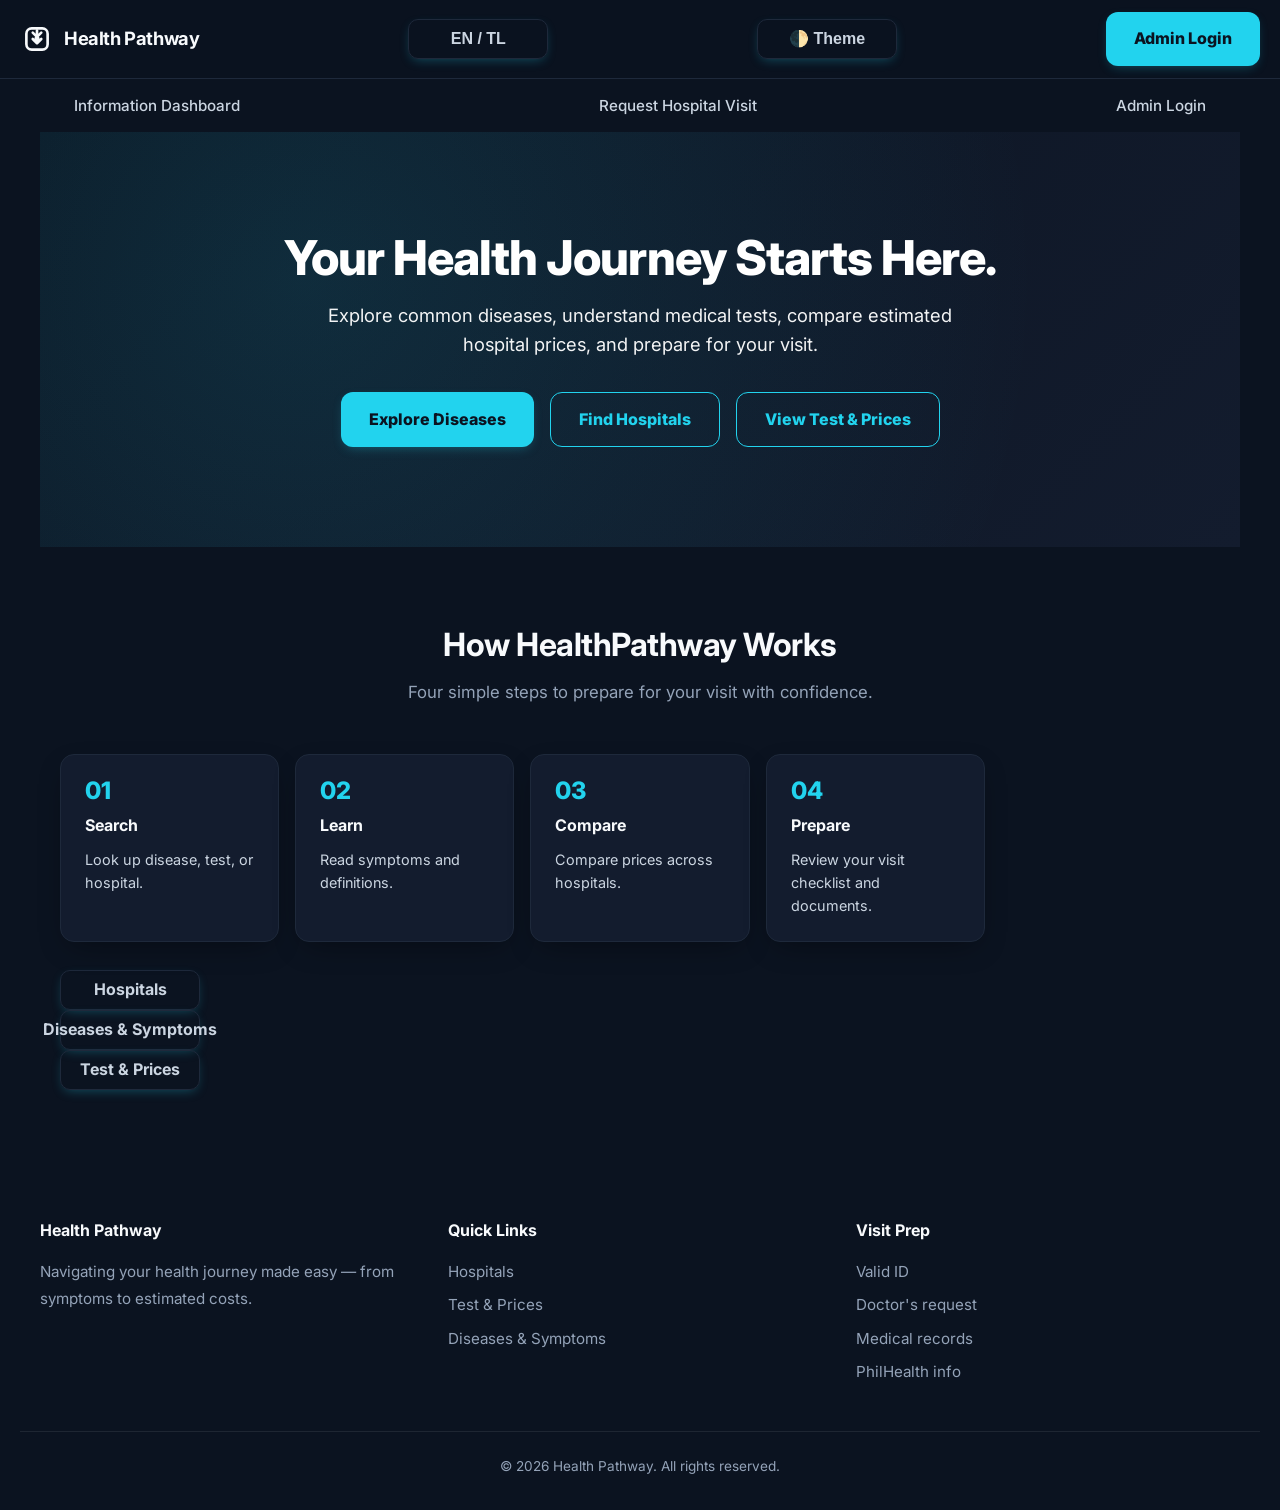
==== index.html @ 9e94193f "Update project files" ====
<!DOCTYPE html>
<html lang="en" dir="ltr">
<head>
<meta charset="UTF-8">
<meta name="viewport" content="width=device-width, initial-scale=1.0">
<title>Health Pathway - Home</title>
<link href="https://fonts.googleapis.com/css2?family=Inter:wght@400;600;700;800&display=swap" rel="stylesheet">
<link rel="stylesheet" href="styles.css">
<script>(function(){var t=localStorage.getItem('theme')||'dark';document.documentElement.setAttribute('data-theme',t);})();</script>
</head>
<body>
<header class="site-header">
<div class="logo" onclick="window.location.href='index.html'" style="cursor:pointer" aria-label="Health Pathway">
<svg class="logo-mark" viewBox="0 0 32 32" fill="none" xmlns="http://www.w3.org/2000/svg">
<rect x="6" y="6" width="20" height="20" rx="5" stroke="currentColor" stroke-width="2.5"/>
<path d="M16 8v6m0 0 4-4m-4 4-4-4M16 14v6m0 0 4-4m-4 4-4-4" stroke="currentColor" stroke-width="2.5" stroke-linecap="round" stroke-linejoin="round"/>
<circle cx="16" cy="16" r="2.5" fill="currentColor"/>
</svg>
<span class="logo-text">Health Pathway</span>
</div>
<button class="btn ghost" id="langToggle" data-i18n="theme.toggle">EN / TL</button>
<button class="btn ghost" id="themeToggle" data-i18n="theme.toggle">🌓 Theme</button>
<a href="admin-login.html" class="btn" data-i18n="auth.login">Admin Login</a>
</header>
<nav class="nav-links" id="navLinks">
<li><a href="client-dashboard.html" data-i18n="nav.dashboard">Information Dashboard</a></li>
<li><a href="client-request.html" data-i18n="nav.request">Request Hospital Visit</a></li>
<li><a href="admin-login.html" data-i18n="nav.admin">Admin Login</a></li>
</nav>

<section class="hero section visible">
<h1 data-i18n="hero.title">Your Health Journey Starts Here.</h1>
<p data-i18n="hero.subtitle">Explore common diseases, understand medical tests, compare estimated hospital prices, and prepare for your visit.</p>
<div class="btn-group">
<a href="main.html#diseases" class="btn" data-i18n="hero.diseases">Explore Diseases</a>
<a href="main.html#hospitals" class="btn secondary" data-i18n="hero.hospitals">Find Hospitals</a>
<a href="main.html#prices" class="btn secondary" data-i18n="hero.prices">View Test &amp; Prices</a>
</div>
</section>
<section class="section">
<h2 data-i18n="works.title">How HealthPathway Works</h2>
<p class="sub" data-i18n="works.sub">Four simple steps to prepare for your visit with confidence.</p>
<div class="steps">
<div class="step"><div class="num">01</div><h3 data-i18n="step1.title">Search</h3><p data-i18n="step1.desc">Look up disease, test, or hospital.</p></div>
<div class="step"><div class="num">02</div><h3 data-i18n="step2.title">Learn</h3><p data-i18n="step2.desc">Read symptoms and definitions.</p></div>
<div class="step"><div class="num">03</div><h3 data-i18n="step3.title">Compare</h3><p data-i18n="step3.desc">Compare prices across hospitals.</p></div>
<div class="step"><div class="num">04</div><h3 data-i18n="step4.title">Prepare</h3><p data-i18n="step4.desc">Review your visit checklist and documents.</p></div>
</div>
<div style="text-align:center;margin-top:28px">
<a href="main.html#hospitals" class="btn ghost" data-i18n="works.cta.hospitals">Hospitals</a>
<a href="main.html#diseases" class="btn ghost" data-i18n="works.cta.diseases">Diseases &amp; Symptoms</a>
<a href="main.html#prices" class="btn ghost" data-i18n="works.cta.prices">Test &amp; Prices</a>
</div>
</section>
<footer>
<div class="footer-grid">
<div>
<h4>Health Pathway</h4>
<p data-i18n="footer.tagline">Navigating your health journey made easy — from symptoms to estimated costs.</p>
</div>
<div>
<h4 data-i18n="footer.quickLinks">Quick Links</h4>
<ul>
<li><a href="main.html#hospitals" data-i18n="nav.hospitals">Hospitals</a></li>
<li><a href="main.html#prices" data-i18n="nav.prices">Test &amp; Prices</a></li>
<li><a href="main.html#diseases" data-i18n="nav.diseases">Diseases &amp; Symptoms</a></li>
</ul>
</div>
<div>
<h4 data-i18n="footer.visitPrep">Visit Prep</h4>
<ul>
<li>Valid ID</li>
<li>Doctor's request</li>
<li>Medical records</li>
<li>PhilHealth info</li>
</ul>
</div>
</div>
<p class="copyright" data-i18n="footer.copyright">© 2026 Health Pathway. All rights reserved.</p>
</footer>

<script>
const t = {
en: {
  nav: {home:'Home',dashboard:'Information Dashboard',request:'Request Hospital Visit',admin:'Admin Login',login:'Admin Login'},
  theme:{toggle:'🌓 Theme'},
  auth:{login:'Admin Login'},
  hero:{title:'Your Health Journey Starts Here.',subtitle:'Explore common diseases, understand medical tests, compare estimated hospital prices, and prepare for your visit.',diseases:'Explore Diseases',hospitals:'Find Hospitals',prices:'View Test & Prices'},
  works:{title:'How HealthPathway Works',sub:'Four simple steps to prepare for your visit with confidence.',cta:{hospitals:'Hospitals',diseases:'Diseases & Symptoms',prices:'Test & Prices'}},
  step1:{title:'Search',desc:'Look up disease, test, or hospital.'},
  step2:{title:'Learn',desc:'Read symptoms and definitions.'},
  step3:{title:'Compare',desc:'Compare prices across hospitals.'},
  step4:{title:'Prepare',desc:'Review your visit checklist and documents.'},
  footer:{tagline:'Navigating your health journey made easy — from symptoms to estimated costs.',quickLinks:'Quick Links',visitPrep:'Visit Prep',copyright:'© 2026 Health Pathway. All rights reserved.'}
},
tl: {
  nav: {home:'Bahay',dashboard:'Impormasyon Dashboard',request:'Mag-request ng Ospital',admin:'Admin Login',login:'Admin Login'},
  theme:{toggle:'🌓 Tema'},
  auth:{login:'Mag-log in'},
  hero:{title:'Ang Iyong Lakbay sa Kalusugan Nagsisimula Dito.',subtitle:'Maaari mong pagsisiyahin ang mga karaniwang sakit, maunawaan ang mga uri ng medikal na test, ihambing ang mga estimadong presyo ng ospital, at maghanda para sa iyong bisita.',diseases:'Pagsisiyahin ang Mga Sakit',hospitals:'Hanapin ang Mga Ospital',prices:'Panoorin ang Mga Uri ng Test at Presyo'},
  works:{title:'Paano Nagsisimula ang HealthPathway',sub:'Apat na simpleng hakbang upang maghanda nang may tiwasa sa iyong bisita.',cta:{hospitals:'Mga Ospital',diseases:'Mga Sakit at Sintomas',prices:'Mga Uri ng Test at Presyo'}},
  step1:{title:'Maghanap',desc:'Maghanap ng sakit, test, o ospital.'},
  step2:{title:'Matuto',desc:'Basahin ang mga sintomas at kahulugan.'},
  step3:{title:'Hambingin',desc:'Ihambing ang mga presyo sa mga ospital.'},
  step4:{title:'Maghanda',desc:'Suriin ang checklist ng iyong bisita at mga dokumento.'},
  footer:{tagline:'Paglalakbay sa iyong kalusugan nang madaling — mula sa mga sintomas hanggang sa mga estimadong halaga.',quickLinks:'Mabilis na mga Link',visitPrep:'Pagiging Handang Bisita',copyright:'© 2026 Health Pathway. Lahat ng karapatan ay nakalaan.'}
}
};
let lang = localStorage.getItem('lang') || 'en';
function setLang(l){lang=l;localStorage.setItem('lang',l);document.documentElement.lang=l;document.querySelectorAll('[data-i18n]').forEach(el=>{const k=el.getAttribute('data-i18n');const parts=k.split('.');let val=t[lang];for(const p of parts){if(!val||!(p in val))break;val=val[p];}if(typeof val==='string'){if(el.tagName==='INPUT'&&el.placeholder)el.placeholder=val;else el.textContent=val;}});const lt=document.getElementById('langToggle');if(lt)lt.textContent=lang==='en'?'EN / TL':'TL / EN';}
document.getElementById('langToggle').addEventListener('click',()=>setLang(lang==='en'?'tl':'en'));
setLang(lang);
const themeBtn=document.getElementById('themeToggle');
const root=document.documentElement;
const savedTheme=localStorage.getItem('theme')||'dark';
if(savedTheme)root.setAttribute('data-theme',savedTheme);
themeBtn.addEventListener('click',()=>{
const isDark=root.getAttribute('data-theme')==='dark';
root.setAttribute('data-theme',isDark?'light':'dark');
localStorage.setItem('theme',isDark?'light':'dark');
});
const observer=new IntersectionObserver((entries)=>{entries.forEach(e=>{if(e.isIntersecting)e.target.classList.add('visible');});},{threshold:0.12});
document.querySelectorAll('section').forEach(s=>observer.observe(s));
</script>
</body>
</html>
---- styles.css ----
:root{
  --primary:#22d3ee;
  --primary-hover:#0d9488;
  --primary-soft:#cffafe;
  --dark:#0b1320;
  --dark-soft:#131c2e;
  --muted:#64748b;
  --bg:#f8fafc;
  --card:#ffffff;
  --border:#e2e8f0;
  --text:#0f172a;
  --text-soft:#475569;
  --radius:16px;
  --shadow:0 10px 30px -10px rgba(11,19,32,0.08);
  --shadow-hover:0 20px 40px -12px rgba(11,19,32,0.12);
  --transition:0.35s cubic-bezier(0.4,0,0.2,1);
  --max-width:1200px;
}
[data-theme="dark"]{
  --primary:#22d3ee;
  --primary-hover:#06b6d4;
  --primary-soft:#052e35;
  --dark:#0b1320;
  --dark-soft:#131c2e;
  --muted:#94a3b8;
  --bg:#0b1320;
  --card:#131c2e;
  --border:#1e293b;
  --text:#f8fafc;
  --text-soft:#cbd5e1;
  --shadow:0 10px 30px -10px rgba(0,0,0,0.45);
  --shadow-hover:0 20px 40px -12px rgba(0,0,0,0.55);
}
*,*::before,*::after{box-sizing:border-box;margin:0;padding:0}
html{scroll-behavior:smooth}
body{font-family:'Inter',system-ui,sans-serif;color:var(--text);background:var(--bg);line-height:1.6;-webkit-font-smoothing:antialiased;transition:background 0.3s,color 0.3s}
a{text-decoration:none;color:inherit}
img{max-width:100%;display:block}
section{opacity:1;transform:none;transition:opacity 0.7s ease,transform 0.7s ease}
section.visible{opacity:1;transform:translateY(0)}
nav{max-width:var(--max-width);margin:0 auto;display:flex;align-items:center;justify-content:space-between;padding:14px 20px;flex-wrap:wrap;gap:12px}
.logo img{height:48px;filter:drop-shadow(0 2px 4px rgba(0,0,0,0.15))}
.logo span{font-weight:700;font-size:1.15rem;letter-spacing:-0.4px}
.nav-links{display:flex;gap:4px;list-style:none;flex-wrap:wrap}
.nav-links li a{color:var(--text-soft);font-weight:500;padding:8px 14px;border-radius:10px;transition:all 0.2s;font-size:0.95rem}
.nav-links li a:hover{background:var(--border);color:var(--text)}
.theme-toggle,.btn.ghost{display:flex;align-items:center;justify-content:center;width:40px;height:40px;border-radius:10px;background:var(--border);border:1px solid var(--border);color:var(--text);cursor:pointer;transition:all 0.2s}
.theme-toggle:hover,.btn.ghost:hover{background:var(--primary);color:#fff}
.mobile-menu{display:none;flex-direction:column;gap:6px;width:24px;height:18px;justify-content:space-between;background:none;border:none;cursor:pointer;z-index:60}
.mobile-menu span{display:block;height:2px;background:var(--text);border-radius:2px;transition:all 0.3s}
.site-header{position:sticky;top:0;background:rgba(255,255,255,0.6);backdrop-filter:blur(12px);border-bottom:1px solid var(--border);z-index:50;transition:background 0.3s;display:flex;align-items:center;justify-content:space-between;padding:12px 20px;flex-wrap:wrap;gap:12px}
[data-theme="dark"] .site-header{background:rgba(11,19,32,0.6)}
[data-theme="dark"] .client-sidebar,[data-theme="dark"] .admin-sidebar{background:#0b1320;color:#fff}
[data-theme="dark"] .client-sidebar .logo-text,[data-theme="dark"] .admin-sidebar .logo-text{color:#fff}
.logo{display:flex;align-items:center;gap:10px;min-width:0}
.logo-mark{width:34px;height:34px;overflow:visible}
.logo-text{font-weight:800;font-size:1.15rem;letter-spacing:-0.5px;color:var(--text)}
.header-actions{display:flex;gap:8px;align-items:center;flex-shrink:0}
.btn{display:inline-flex;align-items:center;justify-content:center;gap:8px;background:var(--primary);color:#0b1320;padding:14px 28px;border-radius:12px;font-weight:800;font-size:1rem;min-width:140px;border:none;cursor:pointer;transition:all 0.25s;box-shadow:0 4px 12px -4px rgba(34,211,238,0.35);white-space:nowrap}
.btn:hover{background:var(--primary-hover);transform:translateY(-2px);box-shadow:0 8px 20px -6px rgba(13,148,136,0.45);color:#fff}
.btn.secondary{background:transparent;color:var(--primary);border:1px solid var(--primary);box-shadow:none;padding:14px 28px;font-weight:800;font-size:1rem;min-width:140px}
.btn.secondary:hover{background:var(--primary-soft);color:#0b1320}
.btn.ghost{background:transparent;color:var(--text-soft);border:1px solid var(--border);padding:14px 28px;font-weight:700;font-size:1rem;min-width:140px}
.btn:active{transform:translateY(0)}
.section{max-width:var(--max-width);margin:0 auto;padding:72px 20px}
.section h2{text-align:center;font-size:2rem;font-weight:700;letter-spacing:-0.5px;margin-bottom:8px}
.sub{text-align:center;color:var(--muted);max-width:720px;margin:0 auto 48px;font-size:1.05rem}
.hero{background:linear-gradient(135deg,var(--dark),var(--dark-soft));color:#fff;padding:100px 20px;text-align:center;position:relative;overflow:hidden;isolate}
.hero::before{content:"";position:absolute;inset:-20%;background:radial-gradient(circle at 30% 40%,rgba(34,211,238,0.12),transparent 60%);pointer-events:none;z-index:0}
.hero > *{position:relative;z-index:1}
.hero h1{font-size:3rem;font-weight:800;line-height:1.1;letter-spacing:-1px;margin-bottom:16px}
.hero p{font-size:1.15rem;max-width:660px;margin:0 auto 32px;opacity:0.95}
.hero .btn-group{display:flex;gap:16px;justify-content:center;flex-wrap:wrap}
.cards{display:grid;grid-template-columns:repeat(auto-fill,minmax(260px,1fr));gap:20px}
.card{background:var(--card);border:1px solid var(--border);border-radius:var(--radius);padding:28px;box-shadow:var(--shadow);transition:all var(--transition);display:flex;flex-direction:column;gap:12px}
.card:hover{transform:translateY(-6px);box-shadow:var(--shadow-hover);border-color:transparent}
.card h3{font-size:1.1rem;font-weight:700;color:var(--text);margin-bottom:4px}
.card p{color:var(--text-soft);font-size:0.95rem;line-height:1.5;flex:1}
.card .btn{margin-top:auto;width:fit-content}
.steps{display:grid;grid-template-columns:repeat(auto-fill,minmax(190px,1fr));gap:16px}
.step{background:var(--card);border:1px solid var(--border);border-radius:14px;padding:24px;box-shadow:var(--shadow);display:flex;flex-direction:column;gap:10px}
.step .num{font-size:1.5rem;font-weight:800;color:var(--primary);line-height:1}
.step h3{font-size:1rem;font-weight:700;color:var(--text)}
.step p{color:var(--text-soft);font-size:0.9rem}
.emergency{background:var(--primary-soft);border-left:4px solid var(--primary);color:#0b1320;padding:20px;border-radius:12px;margin:32px 0;display:flex;align-items:flex-start;gap:12px}
[data-theme="dark"] .emergency{color:var(--text)}
input,select{padding:12px 16px;border:1px solid var(--border);border-radius:12px;width:100%;margin:8px 0;font:inherit;background:var(--card);color:var(--text);transition:border-color 0.2s}
input:focus,select:focus{outline:none;border-color:var(--primary);box-shadow:0 0 0 3px var(--primary-soft)}
label{display:block;font-size:0.9rem;font-weight:600;color:var(--text-soft);margin-bottom:6px}
table{width:100%;border-collapse:collapse;margin:12px 0;font-size:0.95rem}
th,td{padding:14px 12px;border:1px solid var(--border);text-align:left}
th{background:var(--border);color:var(--text-soft);font-weight:600;text-transform:uppercase;letter-spacing:0.4px;font-size:0.8rem}
tr:nth-child(even) td{background:rgba(11,19,32,0.02)}
[data-theme="dark"] tr:nth-child(even) td{background:rgba(255,255,255,0.02)}
tr:hover td{background:var(--primary-soft);color:#0b1320}
[data-theme="dark"] tr:hover td{background:var(--primary-soft);color:var(--text)}
.total{font-size:1.35rem;font-weight:700;color:var(--primary)}
.checklist{display:flex;flex-direction:column;gap:10px}
.checklist label{display:flex;align-items:center;gap:10px;padding:8px 0;cursor:pointer;font-weight:500}
.checklist input{width:20px;height:20px;margin:0;accent-color:var(--primary)}
.modal{display:none;position:fixed;inset:0;background:rgba(11,19,32,0.45);backdrop-filter:blur(8px);z-index:100;overflow:auto;align-items:center;justify-content:center;padding:24px}
.modal-content{background:var(--card);max-width:720px;width:100%;max-height:85vh;overflow-y:auto;padding:32px;border-radius:20px;box-shadow:var(--shadow-hover);position:relative;animation:modalIn 0.3s ease}
@keyframes modalIn{from{opacity:0;transform:translateY(16px)}to{opacity:1;transform:translateY(0)}}
.close{position:absolute;top:16px;right:20px;cursor:pointer;font-size:28px;line-height:1;color:var(--muted);transition:color 0.2s}
.close:hover{color:var(--text)}
footer{background:var(--dark);color:var(--muted);padding:56px 20px 32px;text-align:center}
.footer-grid{display:grid;grid-template-columns:repeat(auto-fit,minmax(220px,1fr));gap:24px;max-width:var(--max-width);margin:0 auto 40px;text-align:left}
.footer-grid h4{color:var(--text);font-size:1rem;margin-bottom:14px}
.footer-grid p,.footer-grid ul{color:var(--muted);font-size:0.95rem;line-height:1.8}
.footer-grid ul{list-style:none;padding:0}
.footer-grid li{margin:6px 0}
.copyright{margin-top:32px;padding-top:24px;border-top:1px solid rgba(255,255,255,0.08);font-size:0.85rem;color:var(--muted)}
@media (max-width:640px){
  .nav-links{position:fixed;inset:0;background:var(--card);flex-direction:column;padding:80px 20px 40px;gap:0;right:0;transform:translateX(100%);transition:transform 0.3s ease;box-shadow:-8px 0 24px -8px rgba(0,0,0,0.08);border-left:1px solid var(--border)}
  .nav-links.open{transform:translateX(0)}
  .nav-links li a{display:block;padding:14px;border-radius:12px;width:100%}
  .mobile-menu{display:flex}
  .hero h1{font-size:2.1rem}
  .hero{padding:90px 20px}
  .section{padding:56px 16px}
  .footer-grid{grid-template-columns:1fr}
}
.admin-table{width:100%;border-collapse:collapse;margin-top:12px;font-size:0.9rem}
.admin-table th, .admin-table td{padding:12px 10px;border:1px solid var(--border);text-align:left}
.admin-table th{background:var(--border);color:var(--text-soft);font-weight:600;text-transform:uppercase;letter-spacing:0.4px;font-size:0.78rem}
.admin-table tr:nth-child(even) td{background:rgba(11,19,32,0.02)}
[data-theme="dark"] .admin-table tr:nth-child(even) td{background:rgba(255,255,255,0.02)}
.admin-table tr:hover td{background:var(--primary-soft);color:#0b1320}
[data-theme="dark"] .admin-table tr:hover td{background:var(--primary-soft);color:var(--text)}
.admin-stat{background:var(--card);border:1px solid var(--border);border-radius:12px;padding:16px;text-align:center;box-shadow:var(--shadow)}
.admin-stat .stat-value{font-size:1.75rem;font-weight:800;color:var(--primary);display:block}
.admin-stat .stat-label{color:var(--muted);font-size:0.85rem;margin-top:4px}
.info-grid{display:grid;grid-template-columns:repeat(auto-fit,minmax(280px,1fr));gap:20px}
.info-card{background:var(--card);border:1px solid var(--border);border-radius:var(--radius);padding:28px;box-shadow:var(--shadow)}
.info-card h3{font-size:1.15rem;font-weight:700;color:var(--text);margin-bottom:16px}
.info-card p{color:var(--text-soft);font-size:0.95rem;line-height:1.6}
.personal-info{background:var(--primary-soft);border:1px solid var(--primary);border-radius:var(--radius);padding:24px;margin-bottom:24px}
.personal-info h3{color:#0b1320;margin-top:0}
[data-theme="dark"] .personal-info{color:var(--text)}
[data-theme="dark"] .personal-info h3{color:var(--text)}
.required::after{content:" *";color:#dc2626}
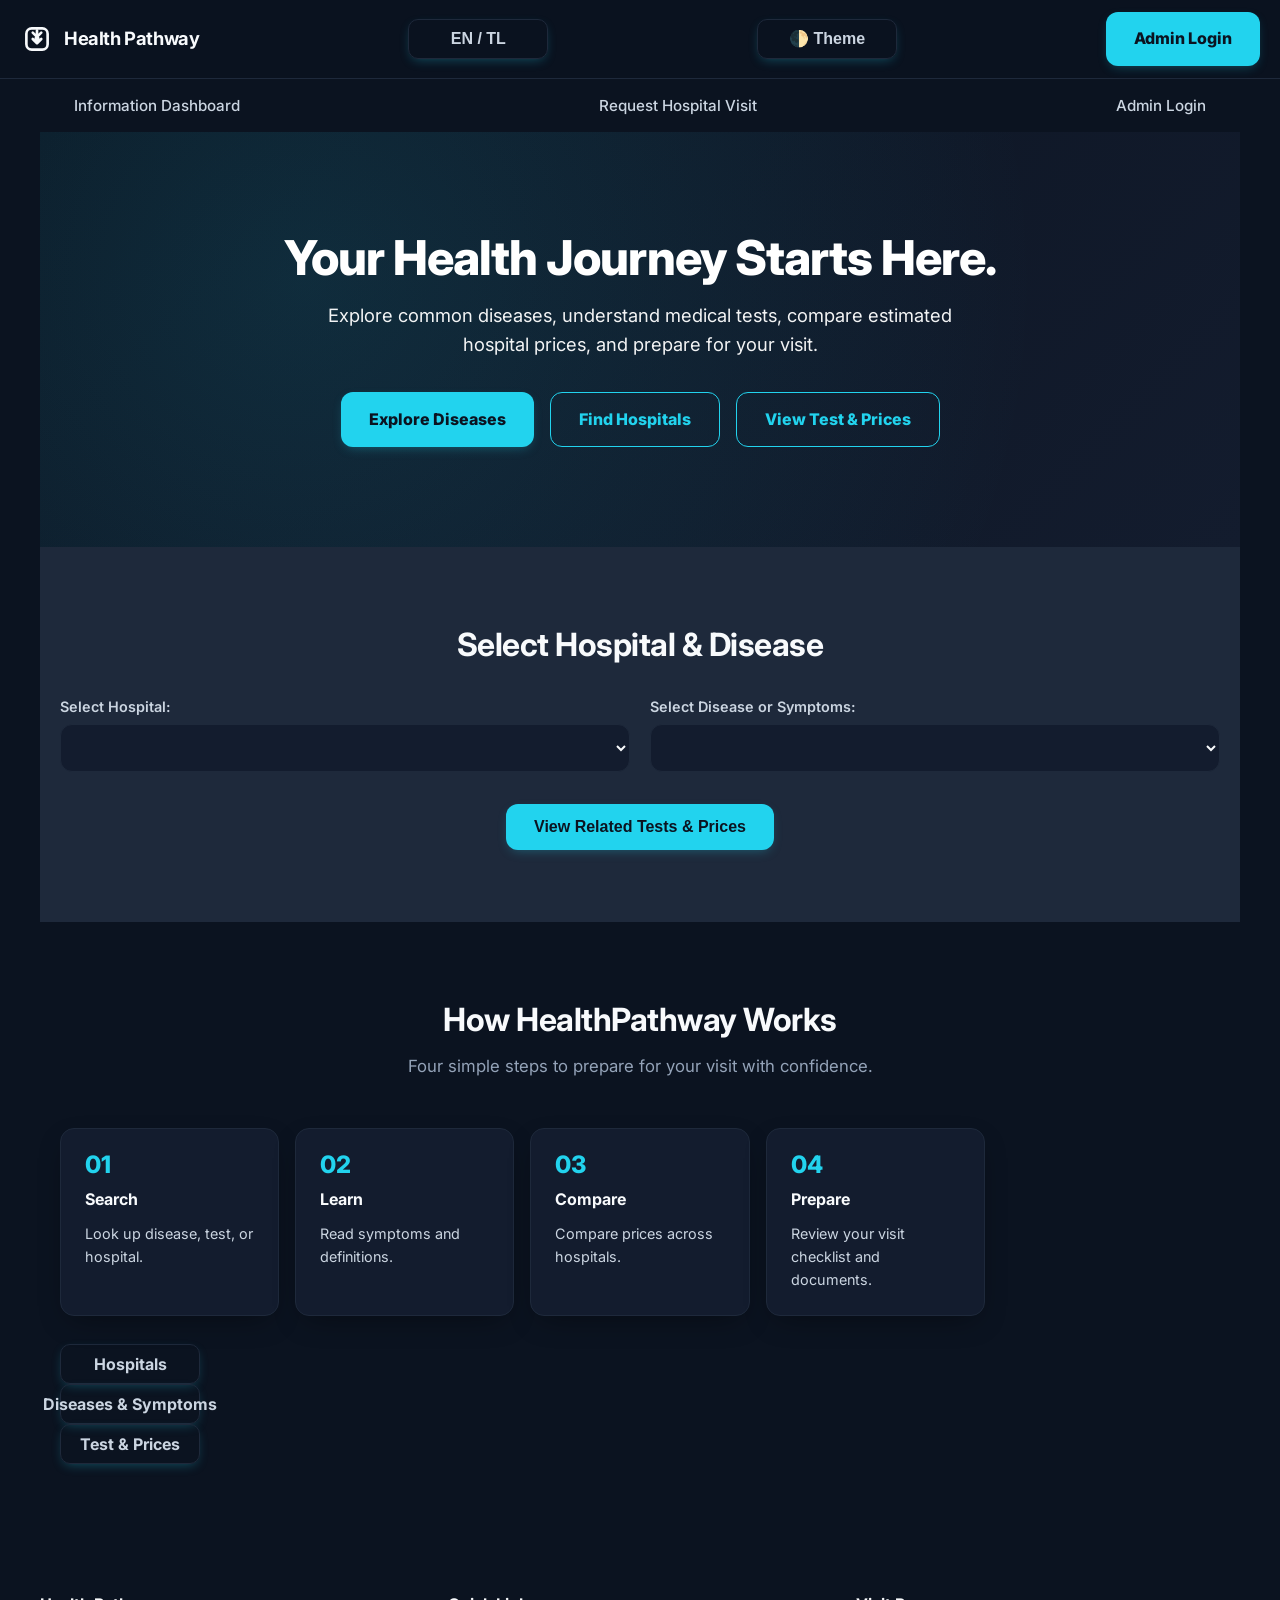
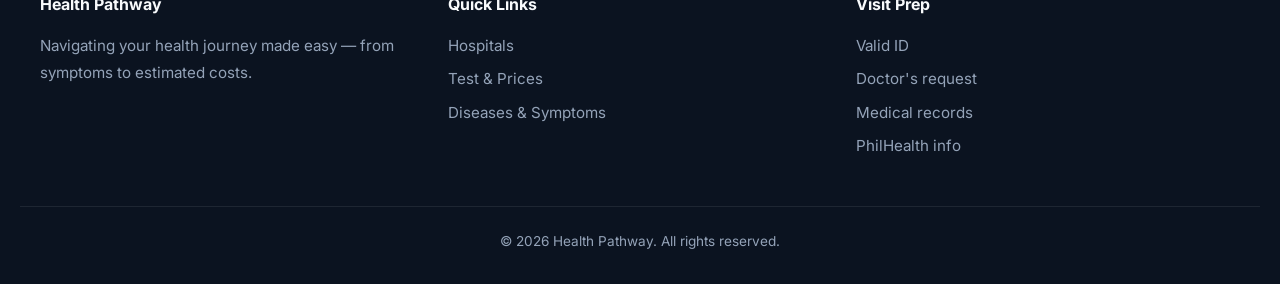
==== commit db30786f: "Describe your change" ====
--- a/index.html
+++ b/index.html
@@ -31,11 +31,28 @@
 <section class="hero section visible">
 <h1 data-i18n="hero.title">Your Health Journey Starts Here.</h1>
 <p data-i18n="hero.subtitle">Explore common diseases, understand medical tests, compare estimated hospital prices, and prepare for your visit.</p>
-<div class="btn-group">
-<a href="main.html#diseases" class="btn" data-i18n="hero.diseases">Explore Diseases</a>
-<a href="main.html#hospitals" class="btn secondary" data-i18n="hero.hospitals">Find Hospitals</a>
-<a href="main.html#prices" class="btn secondary" data-i18n="hero.prices">View Test &amp; Prices</a>
-</div>
+  <div class="btn-group">
+    <a href="main.html#diseases" class="btn" data-i18n="hero.diseases">Explore Diseases</a>
+    <a href="main.html#hospitals" class="btn secondary" data-i18n="hero.hospitals">Find Hospitals</a>
+    <a href="main.html#prices" class="btn secondary" data-i18n="hero.prices">View Test &amp; Prices</a>
+  </div>
+</section>
+<section class="section" id="home-selector" style="background:var(--border)">
+  <h2 data-i18n="selector.title">Select Hospital &amp; Disease</h2>
+  <div class="selector-grid">
+    <div class="selector-field">
+      <label data-i18n="selector.hospital">Select Hospital:</label>
+      <select id="homeHospital"></select>
+    </div>
+    <div class="selector-field">
+      <label data-i18n="selector.disease">Select Disease or Symptoms:</label>
+      <select id="homeDisease"></select>
+    </div>
+  </div>
+  <div id="homeDiseaseInfo"></div>
+  <div style="text-align:center;margin-top:16px">
+    <button class="btn" id="homeViewTests" data-i18n="selector.viewTests">View Related Tests &amp; Prices</button>
+  </div>
 </section>
 <section class="section">
 <h2 data-i18n="works.title">How HealthPathway Works</h2>
@@ -91,6 +108,7 @@
   step2:{title:'Learn',desc:'Read symptoms and definitions.'},
   step3:{title:'Compare',desc:'Compare prices across hospitals.'},
   step4:{title:'Prepare',desc:'Review your visit checklist and documents.'},
+  selector:{title:'Select Hospital & Disease',hospital:'Select Hospital:',disease:'Select Disease or Symptoms:',viewTests:'View Related Tests & Prices',definition:'Definition:',symptoms:'Symptoms:'},
   footer:{tagline:'Navigating your health journey made easy — from symptoms to estimated costs.',quickLinks:'Quick Links',visitPrep:'Visit Prep',copyright:'© 2026 Health Pathway. All rights reserved.'}
 },
 tl: {
@@ -103,6 +121,7 @@
   step2:{title:'Matuto',desc:'Basahin ang mga sintomas at kahulugan.'},
   step3:{title:'Hambingin',desc:'Ihambing ang mga presyo sa mga ospital.'},
   step4:{title:'Maghanda',desc:'Suriin ang checklist ng iyong bisita at mga dokumento.'},
+  selector:{title:'Pumili ng Ospital at Sakit',hospital:'Pumili ng Ospital:',disease:'Pumili ng Sakit o mga Sintomas:',viewTests:'Panoorin ang Kaugnay na mga Test at Presyo',definition:'Kahulugan:',symptoms:'Mga Sintomas:'},
   footer:{tagline:'Paglalakbay sa iyong kalusugan nang madaling — mula sa mga sintomas hanggang sa mga estimadong halaga.',quickLinks:'Mabilis na mga Link',visitPrep:'Pagiging Handang Bisita',copyright:'© 2026 Health Pathway. Lahat ng karapatan ay nakalaan.'}
 }
 };
@@ -110,6 +129,39 @@
 function setLang(l){lang=l;localStorage.setItem('lang',l);document.documentElement.lang=l;document.querySelectorAll('[data-i18n]').forEach(el=>{const k=el.getAttribute('data-i18n');const parts=k.split('.');let val=t[lang];for(const p of parts){if(!val||!(p in val))break;val=val[p];}if(typeof val==='string'){if(el.tagName==='INPUT'&&el.placeholder)el.placeholder=val;else el.textContent=val;}});const lt=document.getElementById('langToggle');if(lt)lt.textContent=lang==='en'?'EN / TL':'TL / EN';}
 document.getElementById('langToggle').addEventListener('click',()=>setLang(lang==='en'?'tl':'en'));
 setLang(lang);
+let homeHospitals=[],homeDiseases=[];
+async function initHomeData(){
+const res=await fetch('data.json');
+const json=await res.json();
+homeHospitals=json.hospitals;
+homeDiseases=json.diseases;
+renderHomeSelectors();
+}
+function renderHomeSelectors(){
+const hs=document.getElementById('homeHospital');
+const ds=document.getElementById('homeDisease');
+hs.innerHTML='<option value="">-- Choose a hospital --</option>';
+ds.innerHTML='<option value="">-- Choose a disease or symptom --</option>';
+homeHospitals.forEach(h=>{const o=document.createElement('option');o.value=h.name;o.textContent=h.name;hs.appendChild(o);});
+homeDiseases.forEach(d=>{const o=document.createElement('option');o.value=d.id;o.textContent=d.name;ds.appendChild(o);});
+ds.addEventListener('change',()=>{
+const info=document.getElementById('homeDiseaseInfo');
+const id=ds.value;
+if(!id){info.innerHTML='';return;}
+const d=homeDiseases.find(x=>x.id===id);
+const sym=d.symptoms.map(s=>'<li>'+s+'</li>').join('');
+const defLabel=lang==='tl'?'Kahulugan:':'Definition:';
+const symLabel=lang==='tl'?'Mga Sintomas:':'Symptoms:';
+info.innerHTML=`<div class="card"><h3>${d.name}</h3><p><strong>${defLabel}</strong> ${d.def}</p><p><strong>${symLabel}</strong></p><ul>${sym}</ul></div>`;
+});
+document.getElementById('homeViewTests').onclick=()=>{
+const h=hs.value;
+if(!h){alert('Please select a hospital first.');return;}
+localStorage.setItem('hospital',h);
+location.href='main.html#prices';
+};
+}
+initHomeData();
 const themeBtn=document.getElementById('themeToggle');
 const root=document.documentElement;
 const savedTheme=localStorage.getItem('theme')||'dark';
--- a/styles.css
+++ b/styles.css
@@ -131,6 +131,8 @@
 .admin-stat .stat-value{font-size:1.75rem;font-weight:800;color:var(--primary);display:block}
 .admin-stat .stat-label{color:var(--muted);font-size:0.85rem;margin-top:4px}
 .info-grid{display:grid;grid-template-columns:repeat(auto-fit,minmax(280px,1fr));gap:20px}
+.selector-grid{display:grid;grid-template-columns:repeat(auto-fit,minmax(260px,1fr));gap:20px;margin:24px 0}
+.selector-field select{margin-top:0}
 .info-card{background:var(--card);border:1px solid var(--border);border-radius:var(--radius);padding:28px;box-shadow:var(--shadow)}
 .info-card h3{font-size:1.15rem;font-weight:700;color:var(--text);margin-bottom:16px}
 .info-card p{color:var(--text-soft);font-size:0.95rem;line-height:1.6}
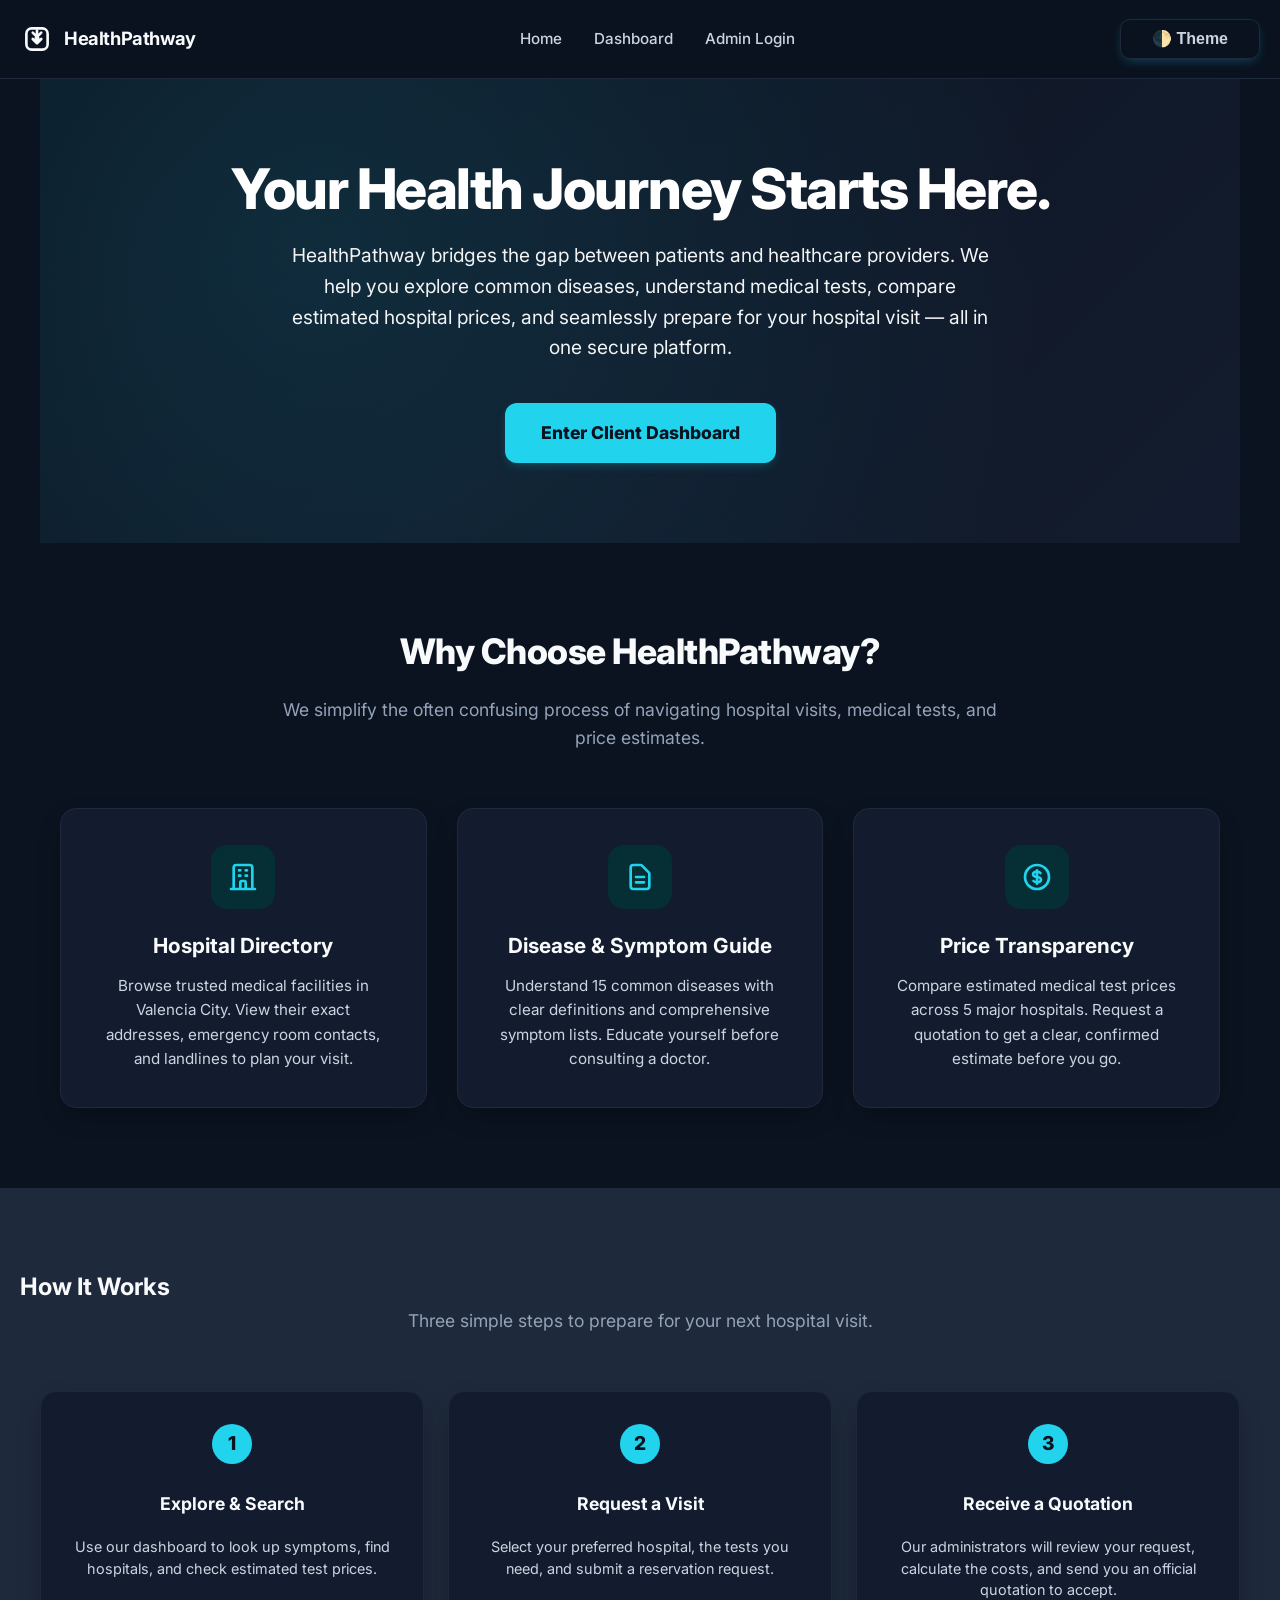
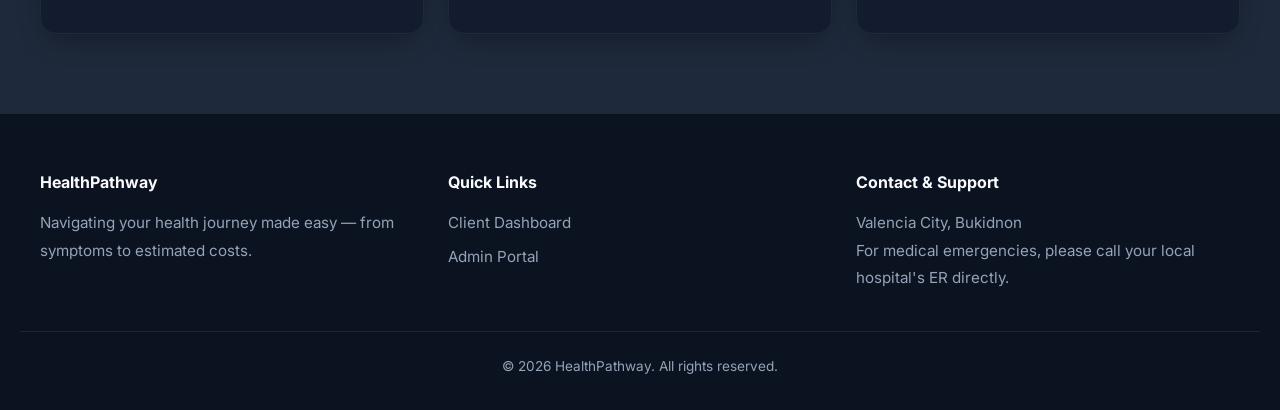
==== commit 2900765b: "Fixed all bugs and updated dashboards" ====
--- a/index.html
+++ b/index.html
@@ -3,176 +3,159 @@
 <head>
 <meta charset="UTF-8">
 <meta name="viewport" content="width=device-width, initial-scale=1.0">
-<title>Health Pathway - Home</title>
+<title>HealthPathway — Your Health Journey Starts Here</title>
 <link href="https://fonts.googleapis.com/css2?family=Inter:wght@400;600;700;800&display=swap" rel="stylesheet">
 <link rel="stylesheet" href="styles.css">
 <script>(function(){var t=localStorage.getItem('theme')||'dark';document.documentElement.setAttribute('data-theme',t);})();</script>
+<style>
+.hero{background:linear-gradient(135deg,var(--dark),var(--dark-soft));color:#fff;padding:120px 20px;text-align:center;position:relative;overflow:hidden;isolate}
+.hero::before{content:"";position:absolute;inset:-20%;background:radial-gradient(circle at 30% 40%,rgba(34,211,238,0.12),transparent 60%);pointer-events:none;z-index:0}
+.hero > *{position:relative;z-index:1}
+.hero h1{font-size:3.5rem;font-weight:800;line-height:1.1;letter-spacing:-1.5px;margin-bottom:20px}
+.hero p{font-size:1.2rem;max-width:700px;margin:0 auto 40px;opacity:0.95;line-height:1.6}
+.hero .btn-group{display:flex;gap:16px;justify-content:center;flex-wrap:wrap}
+
+.section{max-width:var(--max-width);margin:0 auto;padding:80px 20px}
+.section h2{text-align:center;font-size:2.2rem;font-weight:800;letter-spacing:-0.5px;margin-bottom:16px}
+.sub{text-align:center;color:var(--muted);max-width:720px;margin:0 auto 56px;font-size:1.1rem}
+
+/* Feature Grid */
+.feature-grid{display:grid;grid-template-columns:repeat(auto-fit,minmax(300px,1fr));gap:30px}
+.feature-card{background:var(--card);border:1px solid var(--border);border-radius:var(--radius);padding:36px;box-shadow:var(--shadow);text-align:center;transition:all 0.3s}
+.feature-card:hover{transform:translateY(-6px);box-shadow:var(--shadow-hover)}
+.feature-icon{width:64px;height:64px;background:var(--primary-soft);color:var(--primary);border-radius:16px;display:flex;align-items:center;justify-content:center;margin:0 auto 20px}
+.feature-icon svg{width:32px;height:32px}
+.feature-card h3{font-size:1.3rem;font-weight:700;margin-bottom:12px;color:var(--text)}
+.feature-card p{color:var(--text-soft);font-size:0.95rem;line-height:1.6}
+
+/* How it Works */
+.how-it-works{background:var(--border);padding:80px 20px}
+.steps{display:grid;grid-template-columns:repeat(auto-fit,minmax(220px,1fr));gap:24px;max-width:var(--max-width);margin:0 auto}
+.step{background:var(--card);border:1px solid var(--border);border-radius:16px;padding:32px 24px;text-align:center;position:relative}
+.step-num{width:40px;height:40px;background:var(--primary);color:#0b1320;border-radius:50%;display:flex;align-items:center;justify-content:center;font-weight:800;font-size:1.2rem;margin:0 auto 16px}
+.step h4{font-size:1.1rem;font-weight:700;margin-bottom:8px;color:var(--text)}
+.step p{color:var(--text-soft);font-size:0.9rem;line-height:1.5}
+</style>
 </head>
 <body>
 <header class="site-header">
-<div class="logo" onclick="window.location.href='index.html'" style="cursor:pointer" aria-label="Health Pathway">
+<div class="logo" onclick="window.location.href='index.html'" style="cursor:pointer" aria-label="HealthPathway">
 <svg class="logo-mark" viewBox="0 0 32 32" fill="none" xmlns="http://www.w3.org/2000/svg">
 <rect x="6" y="6" width="20" height="20" rx="5" stroke="currentColor" stroke-width="2.5"/>
 <path d="M16 8v6m0 0 4-4m-4 4-4-4M16 14v6m0 0 4-4m-4 4-4-4" stroke="currentColor" stroke-width="2.5" stroke-linecap="round" stroke-linejoin="round"/>
 <circle cx="16" cy="16" r="2.5" fill="currentColor"/>
 </svg>
-<span class="logo-text">Health Pathway</span>
+<span class="logo-text">HealthPathway</span>
 </div>
-<button class="btn ghost" id="langToggle" data-i18n="theme.toggle">EN / TL</button>
-<button class="btn ghost" id="themeToggle" data-i18n="theme.toggle">🌓 Theme</button>
-<a href="admin-login.html" class="btn" data-i18n="auth.login">Admin Login</a>
+<nav class="nav-links" id="navLinks">
+<ul style="display:flex;gap:4px;list-style:none;flex-wrap:wrap;margin:0;padding:0">
+<li><a href="index.html" class="active">Home</a></li>
+<li><a href="client-dashboard.html">Dashboard</a></li>
+<li><a href="admin-login.html">Admin Login</a></li>
+</ul>
+</nav>
+<button class="btn ghost" id="themeToggle">🌓 Theme</button>
 </header>
-<nav class="nav-links" id="navLinks">
-<li><a href="client-dashboard.html" data-i18n="nav.dashboard">Information Dashboard</a></li>
-<li><a href="client-request.html" data-i18n="nav.request">Request Hospital Visit</a></li>
-<li><a href="admin-login.html" data-i18n="nav.admin">Admin Login</a></li>
-</nav>
 
+<!-- HERO SECTION -->
 <section class="hero section visible">
-<h1 data-i18n="hero.title">Your Health Journey Starts Here.</h1>
-<p data-i18n="hero.subtitle">Explore common diseases, understand medical tests, compare estimated hospital prices, and prepare for your visit.</p>
-  <div class="btn-group">
-    <a href="main.html#diseases" class="btn" data-i18n="hero.diseases">Explore Diseases</a>
-    <a href="main.html#hospitals" class="btn secondary" data-i18n="hero.hospitals">Find Hospitals</a>
-    <a href="main.html#prices" class="btn secondary" data-i18n="hero.prices">View Test &amp; Prices</a>
+<h1>Your Health Journey Starts Here.</h1>
+<p>HealthPathway bridges the gap between patients and healthcare providers. We help you explore common diseases, understand medical tests, compare estimated hospital prices, and seamlessly prepare for your hospital visit — all in one secure platform.</p>
+<div class="btn-group">
+<a href="client-dashboard.html" class="btn" style="font-size:1.1rem;padding:16px 36px;">Enter Client Dashboard</a>
+</div>
+</section>
+
+<!-- ABOUT US / FEATURES -->
+<section class="section">
+<h2>Why Choose HealthPathway?</h2>
+<p class="sub">We simplify the often confusing process of navigating hospital visits, medical tests, and price estimates.</p>
+
+<div class="feature-grid">
+  <!-- Feature 1 -->
+  <div class="feature-card">
+    <div class="feature-icon">
+      <svg fill="none" stroke="currentColor" stroke-width="2" viewBox="0 0 24 24"><path stroke-linecap="round" stroke-linejoin="round" d="M19 21V5a2 2 0 00-2-2H7a2 2 0 00-2 2v16m14 0h2m-2 0h-5m-9 0H3m2 0h5M9 7h1m-1 4h1m4-4h1m-1 4h1m-5 10v-5a1 1 0 011-1h2a1 1 0 011 1v5m-4 0h4"></path></svg>
+    </div>
+    <h3>Hospital Directory</h3>
+    <p>Browse trusted medical facilities in Valencia City. View their exact addresses, emergency room contacts, and landlines to plan your visit.</p>
+  </div>
+
+  <!-- Feature 2 -->
+  <div class="feature-card">
+    <div class="feature-icon">
+      <svg fill="none" stroke="currentColor" stroke-width="2" viewBox="0 0 24 24"><path stroke-linecap="round" stroke-linejoin="round" d="M9 12h6m-6 4h6m2 5H7a2 2 0 01-2-2V5a2 2 0 012-2h5.586a1 1 0 01.707.293l5.414 5.414a1 1 0 01.293.707V19a2 2 0 01-2 2z"></path></svg>
+    </div>
+    <h3>Disease & Symptom Guide</h3>
+    <p>Understand 15 common diseases with clear definitions and comprehensive symptom lists. Educate yourself before consulting a doctor.</p>
+  </div>
+
+  <!-- Feature 3 -->
+  <div class="feature-card">
+    <div class="feature-icon">
+      <svg fill="none" stroke="currentColor" stroke-width="2" viewBox="0 0 24 24"><path stroke-linecap="round" stroke-linejoin="round" d="M12 8c-1.657 0-3 .895-3 2s1.343 2 3 2 3 .895 3 2-1.343 2-3 2m0-8c1.11 0 2.08.402 2.599 1M12 8V7m0 1v8m0 0v1m0-1c-1.11 0-2.08-.402-2.599-1M21 12a9 9 0 11-18 0 9 9 0 0118 0z"></path></svg>
+    </div>
+    <h3>Price Transparency</h3>
+    <p>Compare estimated medical test prices across 5 major hospitals. Request a quotation to get a clear, confirmed estimate before you go.</p>
+  </div>
+</div>
+</section>
+
+<!-- HOW IT WORKS -->
+<section class="how-it-works">
+  <h2>How It Works</h2>
+  <p class="sub">Three simple steps to prepare for your next hospital visit.</p>
+  
+  <div class="steps">
+    <div class="step">
+      <div class="step-num">1</div>
+      <h4>Explore & Search</h4>
+      <p>Use our dashboard to look up symptoms, find hospitals, and check estimated test prices.</p>
+    </div>
+    <div class="step">
+      <div class="step-num">2</div>
+      <h4>Request a Visit</h4>
+      <p>Select your preferred hospital, the tests you need, and submit a reservation request.</p>
+    </div>
+    <div class="step">
+      <div class="step-num">3</div>
+      <h4>Receive a Quotation</h4>
+      <p>Our administrators will review your request, calculate the costs, and send you an official quotation to accept.</p>
+    </div>
   </div>
 </section>
-<section class="section" id="home-selector" style="background:var(--border)">
-  <h2 data-i18n="selector.title">Select Hospital &amp; Disease</h2>
-  <div class="selector-grid">
-    <div class="selector-field">
-      <label data-i18n="selector.hospital">Select Hospital:</label>
-      <select id="homeHospital"></select>
-    </div>
-    <div class="selector-field">
-      <label data-i18n="selector.disease">Select Disease or Symptoms:</label>
-      <select id="homeDisease"></select>
-    </div>
-  </div>
-  <div id="homeDiseaseInfo"></div>
-  <div style="text-align:center;margin-top:16px">
-    <button class="btn" id="homeViewTests" data-i18n="selector.viewTests">View Related Tests &amp; Prices</button>
-  </div>
-</section>
-<section class="section">
-<h2 data-i18n="works.title">How HealthPathway Works</h2>
-<p class="sub" data-i18n="works.sub">Four simple steps to prepare for your visit with confidence.</p>
-<div class="steps">
-<div class="step"><div class="num">01</div><h3 data-i18n="step1.title">Search</h3><p data-i18n="step1.desc">Look up disease, test, or hospital.</p></div>
-<div class="step"><div class="num">02</div><h3 data-i18n="step2.title">Learn</h3><p data-i18n="step2.desc">Read symptoms and definitions.</p></div>
-<div class="step"><div class="num">03</div><h3 data-i18n="step3.title">Compare</h3><p data-i18n="step3.desc">Compare prices across hospitals.</p></div>
-<div class="step"><div class="num">04</div><h3 data-i18n="step4.title">Prepare</h3><p data-i18n="step4.desc">Review your visit checklist and documents.</p></div>
-</div>
-<div style="text-align:center;margin-top:28px">
-<a href="main.html#hospitals" class="btn ghost" data-i18n="works.cta.hospitals">Hospitals</a>
-<a href="main.html#diseases" class="btn ghost" data-i18n="works.cta.diseases">Diseases &amp; Symptoms</a>
-<a href="main.html#prices" class="btn ghost" data-i18n="works.cta.prices">Test &amp; Prices</a>
-</div>
-</section>
+
 <footer>
 <div class="footer-grid">
 <div>
-<h4>Health Pathway</h4>
-<p data-i18n="footer.tagline">Navigating your health journey made easy — from symptoms to estimated costs.</p>
+<h4>HealthPathway</h4>
+<p>Navigating your health journey made easy — from symptoms to estimated costs.</p>
 </div>
 <div>
-<h4 data-i18n="footer.quickLinks">Quick Links</h4>
+<h4>Quick Links</h4>
 <ul>
-<li><a href="main.html#hospitals" data-i18n="nav.hospitals">Hospitals</a></li>
-<li><a href="main.html#prices" data-i18n="nav.prices">Test &amp; Prices</a></li>
-<li><a href="main.html#diseases" data-i18n="nav.diseases">Diseases &amp; Symptoms</a></li>
+<li><a href="client-dashboard.html">Client Dashboard</a></li>
+<li><a href="admin-login.html">Admin Portal</a></li>
 </ul>
 </div>
 <div>
-<h4 data-i18n="footer.visitPrep">Visit Prep</h4>
-<ul>
-<li>Valid ID</li>
-<li>Doctor's request</li>
-<li>Medical records</li>
-<li>PhilHealth info</li>
-</ul>
+<h4>Contact & Support</h4>
+<p>Valencia City, Bukidnon</p>
+<p>For medical emergencies, please call your local hospital's ER directly.</p>
 </div>
 </div>
-<p class="copyright" data-i18n="footer.copyright">© 2026 Health Pathway. All rights reserved.</p>
+<p class="copyright">© 2026 HealthPathway. All rights reserved.</p>
 </footer>
 
 <script>
-const t = {
-en: {
-  nav: {home:'Home',dashboard:'Information Dashboard',request:'Request Hospital Visit',admin:'Admin Login',login:'Admin Login'},
-  theme:{toggle:'🌓 Theme'},
-  auth:{login:'Admin Login'},
-  hero:{title:'Your Health Journey Starts Here.',subtitle:'Explore common diseases, understand medical tests, compare estimated hospital prices, and prepare for your visit.',diseases:'Explore Diseases',hospitals:'Find Hospitals',prices:'View Test & Prices'},
-  works:{title:'How HealthPathway Works',sub:'Four simple steps to prepare for your visit with confidence.',cta:{hospitals:'Hospitals',diseases:'Diseases & Symptoms',prices:'Test & Prices'}},
-  step1:{title:'Search',desc:'Look up disease, test, or hospital.'},
-  step2:{title:'Learn',desc:'Read symptoms and definitions.'},
-  step3:{title:'Compare',desc:'Compare prices across hospitals.'},
-  step4:{title:'Prepare',desc:'Review your visit checklist and documents.'},
-  selector:{title:'Select Hospital & Disease',hospital:'Select Hospital:',disease:'Select Disease or Symptoms:',viewTests:'View Related Tests & Prices',definition:'Definition:',symptoms:'Symptoms:'},
-  footer:{tagline:'Navigating your health journey made easy — from symptoms to estimated costs.',quickLinks:'Quick Links',visitPrep:'Visit Prep',copyright:'© 2026 Health Pathway. All rights reserved.'}
-},
-tl: {
-  nav: {home:'Bahay',dashboard:'Impormasyon Dashboard',request:'Mag-request ng Ospital',admin:'Admin Login',login:'Admin Login'},
-  theme:{toggle:'🌓 Tema'},
-  auth:{login:'Mag-log in'},
-  hero:{title:'Ang Iyong Lakbay sa Kalusugan Nagsisimula Dito.',subtitle:'Maaari mong pagsisiyahin ang mga karaniwang sakit, maunawaan ang mga uri ng medikal na test, ihambing ang mga estimadong presyo ng ospital, at maghanda para sa iyong bisita.',diseases:'Pagsisiyahin ang Mga Sakit',hospitals:'Hanapin ang Mga Ospital',prices:'Panoorin ang Mga Uri ng Test at Presyo'},
-  works:{title:'Paano Nagsisimula ang HealthPathway',sub:'Apat na simpleng hakbang upang maghanda nang may tiwasa sa iyong bisita.',cta:{hospitals:'Mga Ospital',diseases:'Mga Sakit at Sintomas',prices:'Mga Uri ng Test at Presyo'}},
-  step1:{title:'Maghanap',desc:'Maghanap ng sakit, test, o ospital.'},
-  step2:{title:'Matuto',desc:'Basahin ang mga sintomas at kahulugan.'},
-  step3:{title:'Hambingin',desc:'Ihambing ang mga presyo sa mga ospital.'},
-  step4:{title:'Maghanda',desc:'Suriin ang checklist ng iyong bisita at mga dokumento.'},
-  selector:{title:'Pumili ng Ospital at Sakit',hospital:'Pumili ng Ospital:',disease:'Pumili ng Sakit o mga Sintomas:',viewTests:'Panoorin ang Kaugnay na mga Test at Presyo',definition:'Kahulugan:',symptoms:'Mga Sintomas:'},
-  footer:{tagline:'Paglalakbay sa iyong kalusugan nang madaling — mula sa mga sintomas hanggang sa mga estimadong halaga.',quickLinks:'Mabilis na mga Link',visitPrep:'Pagiging Handang Bisita',copyright:'© 2026 Health Pathway. Lahat ng karapatan ay nakalaan.'}
-}
-};
-let lang = localStorage.getItem('lang') || 'en';
-function setLang(l){lang=l;localStorage.setItem('lang',l);document.documentElement.lang=l;document.querySelectorAll('[data-i18n]').forEach(el=>{const k=el.getAttribute('data-i18n');const parts=k.split('.');let val=t[lang];for(const p of parts){if(!val||!(p in val))break;val=val[p];}if(typeof val==='string'){if(el.tagName==='INPUT'&&el.placeholder)el.placeholder=val;else el.textContent=val;}});const lt=document.getElementById('langToggle');if(lt)lt.textContent=lang==='en'?'EN / TL':'TL / EN';}
-document.getElementById('langToggle').addEventListener('click',()=>setLang(lang==='en'?'tl':'en'));
-setLang(lang);
-let homeHospitals=[],homeDiseases=[];
-async function initHomeData(){
-const res=await fetch('data.json');
-const json=await res.json();
-homeHospitals=json.hospitals;
-homeDiseases=json.diseases;
-renderHomeSelectors();
-}
-function renderHomeSelectors(){
-const hs=document.getElementById('homeHospital');
-const ds=document.getElementById('homeDisease');
-hs.innerHTML='<option value="">-- Choose a hospital --</option>';
-ds.innerHTML='<option value="">-- Choose a disease or symptom --</option>';
-homeHospitals.forEach(h=>{const o=document.createElement('option');o.value=h.name;o.textContent=h.name;hs.appendChild(o);});
-homeDiseases.forEach(d=>{const o=document.createElement('option');o.value=d.id;o.textContent=d.name;ds.appendChild(o);});
-ds.addEventListener('change',()=>{
-const info=document.getElementById('homeDiseaseInfo');
-const id=ds.value;
-if(!id){info.innerHTML='';return;}
-const d=homeDiseases.find(x=>x.id===id);
-const sym=d.symptoms.map(s=>'<li>'+s+'</li>').join('');
-const defLabel=lang==='tl'?'Kahulugan:':'Definition:';
-const symLabel=lang==='tl'?'Mga Sintomas:':'Symptoms:';
-info.innerHTML=`<div class="card"><h3>${d.name}</h3><p><strong>${defLabel}</strong> ${d.def}</p><p><strong>${symLabel}</strong></p><ul>${sym}</ul></div>`;
-});
-document.getElementById('homeViewTests').onclick=()=>{
-const h=hs.value;
-if(!h){alert('Please select a hospital first.');return;}
-localStorage.setItem('hospital',h);
-location.href='main.html#prices';
-};
-}
-initHomeData();
 const themeBtn=document.getElementById('themeToggle');
 const root=document.documentElement;
-const savedTheme=localStorage.getItem('theme')||'dark';
-if(savedTheme)root.setAttribute('data-theme',savedTheme);
+root.setAttribute('data-theme',localStorage.getItem('theme')||'dark');
 themeBtn.addEventListener('click',()=>{
 const isDark=root.getAttribute('data-theme')==='dark';
 root.setAttribute('data-theme',isDark?'light':'dark');
 localStorage.setItem('theme',isDark?'light':'dark');
 });
-const observer=new IntersectionObserver((entries)=>{entries.forEach(e=>{if(e.isIntersecting)e.target.classList.add('visible');});},{threshold:0.12});
-document.querySelectorAll('section').forEach(s=>observer.observe(s));
 </script>
 </body>
-</html>
+</html>
--- a/styles.css
+++ b/styles.css
@@ -15,6 +15,7 @@
   --shadow-hover:0 20px 40px -12px rgba(11,19,32,0.12);
   --transition:0.35s cubic-bezier(0.4,0,0.2,1);
   --max-width:1200px;
+  --header-bg:rgba(255,255,255,0.6);
 }
 [data-theme="dark"]{
   --primary:#22d3ee;
@@ -30,6 +31,7 @@
   --text-soft:#cbd5e1;
   --shadow:0 10px 30px -10px rgba(0,0,0,0.45);
   --shadow-hover:0 20px 40px -12px rgba(0,0,0,0.55);
+  --header-bg:rgba(11,19,32,0.6);
 }
 *,*::before,*::after{box-sizing:border-box;margin:0;padding:0}
 html{scroll-behavior:smooth}
@@ -48,8 +50,8 @@
 .theme-toggle:hover,.btn.ghost:hover{background:var(--primary);color:#fff}
 .mobile-menu{display:none;flex-direction:column;gap:6px;width:24px;height:18px;justify-content:space-between;background:none;border:none;cursor:pointer;z-index:60}
 .mobile-menu span{display:block;height:2px;background:var(--text);border-radius:2px;transition:all 0.3s}
-.site-header{position:sticky;top:0;background:rgba(255,255,255,0.6);backdrop-filter:blur(12px);border-bottom:1px solid var(--border);z-index:50;transition:background 0.3s;display:flex;align-items:center;justify-content:space-between;padding:12px 20px;flex-wrap:wrap;gap:12px}
-[data-theme="dark"] .site-header{background:rgba(11,19,32,0.6)}
+.site-header{position:sticky;top:0;background:var(--header-bg);backdrop-filter:blur(12px);border-bottom:1px solid var(--border);z-index:50;transition:background 0.3s;display:flex;align-items:center;justify-content:space-between;padding:12px 20px;flex-wrap:wrap;gap:12px}
+[data-theme="dark"] .site-header{background:var(--header-bg)}
 [data-theme="dark"] .client-sidebar,[data-theme="dark"] .admin-sidebar{background:#0b1320;color:#fff}
 [data-theme="dark"] .client-sidebar .logo-text,[data-theme="dark"] .admin-sidebar .logo-text{color:#fff}
 .logo{display:flex;align-items:center;gap:10px;min-width:0}
@@ -92,8 +94,7 @@
 th{background:var(--border);color:var(--text-soft);font-weight:600;text-transform:uppercase;letter-spacing:0.4px;font-size:0.8rem}
 tr:nth-child(even) td{background:rgba(11,19,32,0.02)}
 [data-theme="dark"] tr:nth-child(even) td{background:rgba(255,255,255,0.02)}
-tr:hover td{background:var(--primary-soft);color:#0b1320}
-[data-theme="dark"] tr:hover td{background:var(--primary-soft);color:var(--text)}
+tr:hover td{background:var(--primary-soft);color:var(--text)}
 .total{font-size:1.35rem;font-weight:700;color:var(--primary)}
 .checklist{display:flex;flex-direction:column;gap:10px}
 .checklist label{display:flex;align-items:center;gap:10px;padding:8px 0;cursor:pointer;font-weight:500}
@@ -120,24 +121,53 @@
   .section{padding:56px 16px}
   .footer-grid{grid-template-columns:1fr}
 }
+/* ---- Shared reusable components (deduplicated across pages) ---- */
+.card-section{background:var(--card);border:1px solid var(--border);border-radius:var(--radius);padding:28px;box-shadow:var(--shadow);margin-bottom:24px}
+.card-section h3{font-size:1.25rem;font-weight:700;margin:0 0 20px 0;color:var(--text)}
+.stat-card{background:var(--card);border:1px solid var(--border);border-radius:16px;padding:24px;box-shadow:var(--shadow)}
+.stat-card .stat-value{font-size:2rem;font-weight:800;color:var(--primary);display:block;margin-bottom:4px}
+.stat-card .stat-label{color:var(--muted);font-size:0.85rem}
+.stat-grid{display:grid;grid-template-columns:repeat(auto-fit,minmax(170px,1fr));gap:16px;margin-bottom:32px}
+.filter-bar{display:flex;gap:12px;margin-bottom:20px;flex-wrap:wrap;align-items:end}
+.filter-bar input,.filter-bar select{padding:10px 14px;border:1px solid var(--border);border-radius:10px;font:inherit;background:var(--card);color:var(--text)}
+.empty-state{text-align:center;padding:48px 24px;color:var(--muted)}
+.empty-state b{color:var(--text)}
+.btn-sm{padding:6px 12px;border-radius:8px;font-size:0.85rem;border:none;cursor:pointer;font-weight:600}
+.btn-sm.primary{background:var(--primary);color:#0b1320}
+.btn-sm.secondary{background:transparent;color:var(--primary);border:1px solid var(--primary)}
+.btn-sm.danger{background:#fee2e2;color:#dc2626}
+.btn-sm.outline{background:transparent;color:var(--text-soft);border:1px solid var(--border)}
+.status-badge{display:inline-block;padding:4px 10px;border-radius:20px;font-size:0.75rem;font-weight:700;text-transform:uppercase}
+.status-pending{background:#fef3c7;color:#92400e}
+.status-review{background:#dbeafe;color:#1e40af}
+.status-quoted{background:#dcfce7;color:#166534}
+.status-accepted{background:#bfdbfe;color:#1d4ed8}
+.status-confirmed{background:#cffafe;color:#089190}
+.status-cancelled{background:#fee2e2;color:#991b1b}
+.sidebar-card{background:var(--card);border:1px solid var(--border);border-radius:16px;padding:24px;box-shadow:var(--shadow);position:sticky;top:20px}
+.sidebar-card h4{font-size:1rem;font-weight:700;margin:0 0 16px 0;color:var(--text)}
 .admin-table{width:100%;border-collapse:collapse;margin-top:12px;font-size:0.9rem}
 .admin-table th, .admin-table td{padding:12px 10px;border:1px solid var(--border);text-align:left}
 .admin-table th{background:var(--border);color:var(--text-soft);font-weight:600;text-transform:uppercase;letter-spacing:0.4px;font-size:0.78rem}
 .admin-table tr:nth-child(even) td{background:rgba(11,19,32,0.02)}
 [data-theme="dark"] .admin-table tr:nth-child(even) td{background:rgba(255,255,255,0.02)}
-.admin-table tr:hover td{background:var(--primary-soft);color:#0b1320}
-[data-theme="dark"] .admin-table tr:hover td{background:var(--primary-soft);color:var(--text)}
-.admin-stat{background:var(--card);border:1px solid var(--border);border-radius:12px;padding:16px;text-align:center;box-shadow:var(--shadow)}
-.admin-stat .stat-value{font-size:1.75rem;font-weight:800;color:var(--primary);display:block}
-.admin-stat .stat-label{color:var(--muted);font-size:0.85rem;margin-top:4px}
-.info-grid{display:grid;grid-template-columns:repeat(auto-fit,minmax(280px,1fr));gap:20px}
-.selector-grid{display:grid;grid-template-columns:repeat(auto-fit,minmax(260px,1fr));gap:20px;margin:24px 0}
-.selector-field select{margin-top:0}
-.info-card{background:var(--card);border:1px solid var(--border);border-radius:var(--radius);padding:28px;box-shadow:var(--shadow)}
-.info-card h3{font-size:1.15rem;font-weight:700;color:var(--text);margin-bottom:16px}
-.info-card p{color:var(--text-soft);font-size:0.95rem;line-height:1.6}
-.personal-info{background:var(--primary-soft);border:1px solid var(--primary);border-radius:var(--radius);padding:24px;margin-bottom:24px}
-.personal-info h3{color:#0b1320;margin-top:0}
-[data-theme="dark"] .personal-info{color:var(--text)}
-[data-theme="dark"] .personal-info h3{color:var(--text)}
+.admin-table tr:hover td{background:var(--primary-soft);color:var(--text)}
 .required::after{content:" *";color:#dc2626}
+.instructions{background:var(--border);border-radius:10px;padding:16px;font-size:0.9rem;color:var(--text-soft)}
+.print-btn{background:var(--primary);color:#fff;padding:12px 24px;border-radius:12px;font-weight:700;border:none;cursor:pointer}
+.print-btn:hover{background:var(--primary-hover)}
+.quote-card{background:var(--card);border:1px solid var(--border);border-radius:16px;padding:24px;box-shadow:var(--shadow);margin-bottom:20px}
+.quote-card h3{margin:0 0 8px 0;font-size:1.1rem;font-weight:700;color:var(--text)}
+.quote-card .quote-meta{display:flex;gap:16px;color:var(--muted);font-size:0.85rem;margin-bottom:16px;flex-wrap:wrap}
+.quote-items{border:1px solid var(--border);border-radius:12px;padding:16px;margin-bottom:16px}
+.quote-items h4{margin:0 0 12px 0;font-size:0.9rem;font-weight:700;color:var(--text-soft);text-transform:uppercase;letter-spacing:0.4px}
+.quote-row{display:flex;justify-content:space-between;padding:8px 0;border-bottom:1px solid var(--border)}
+.quote-row:last-child{border-bottom:none}
+.quote-total{font-size:1.5rem;font-weight:800;color:var(--primary);margin:12px 0}
+.quote-actions{display:flex;gap:10px;margin-top:20px}
+.btn-quote{padding:12px 24px;border-radius:12px;font-weight:700;border:none;cursor:pointer;font-size:0.95rem}
+.btn-accept{background:var(--primary);color:#fff}
+.btn-accept:hover{background:var(--primary-hover)}
+.btn-decline{background:#fee2e2;color:#dc2626}
+.btn-decline:hover{background:#fecaca}
+.admin-notes{background:var(--border);border-radius:10px;padding:12px;font-size:0.85rem;color:var(--text-soft);margin-top:12px}
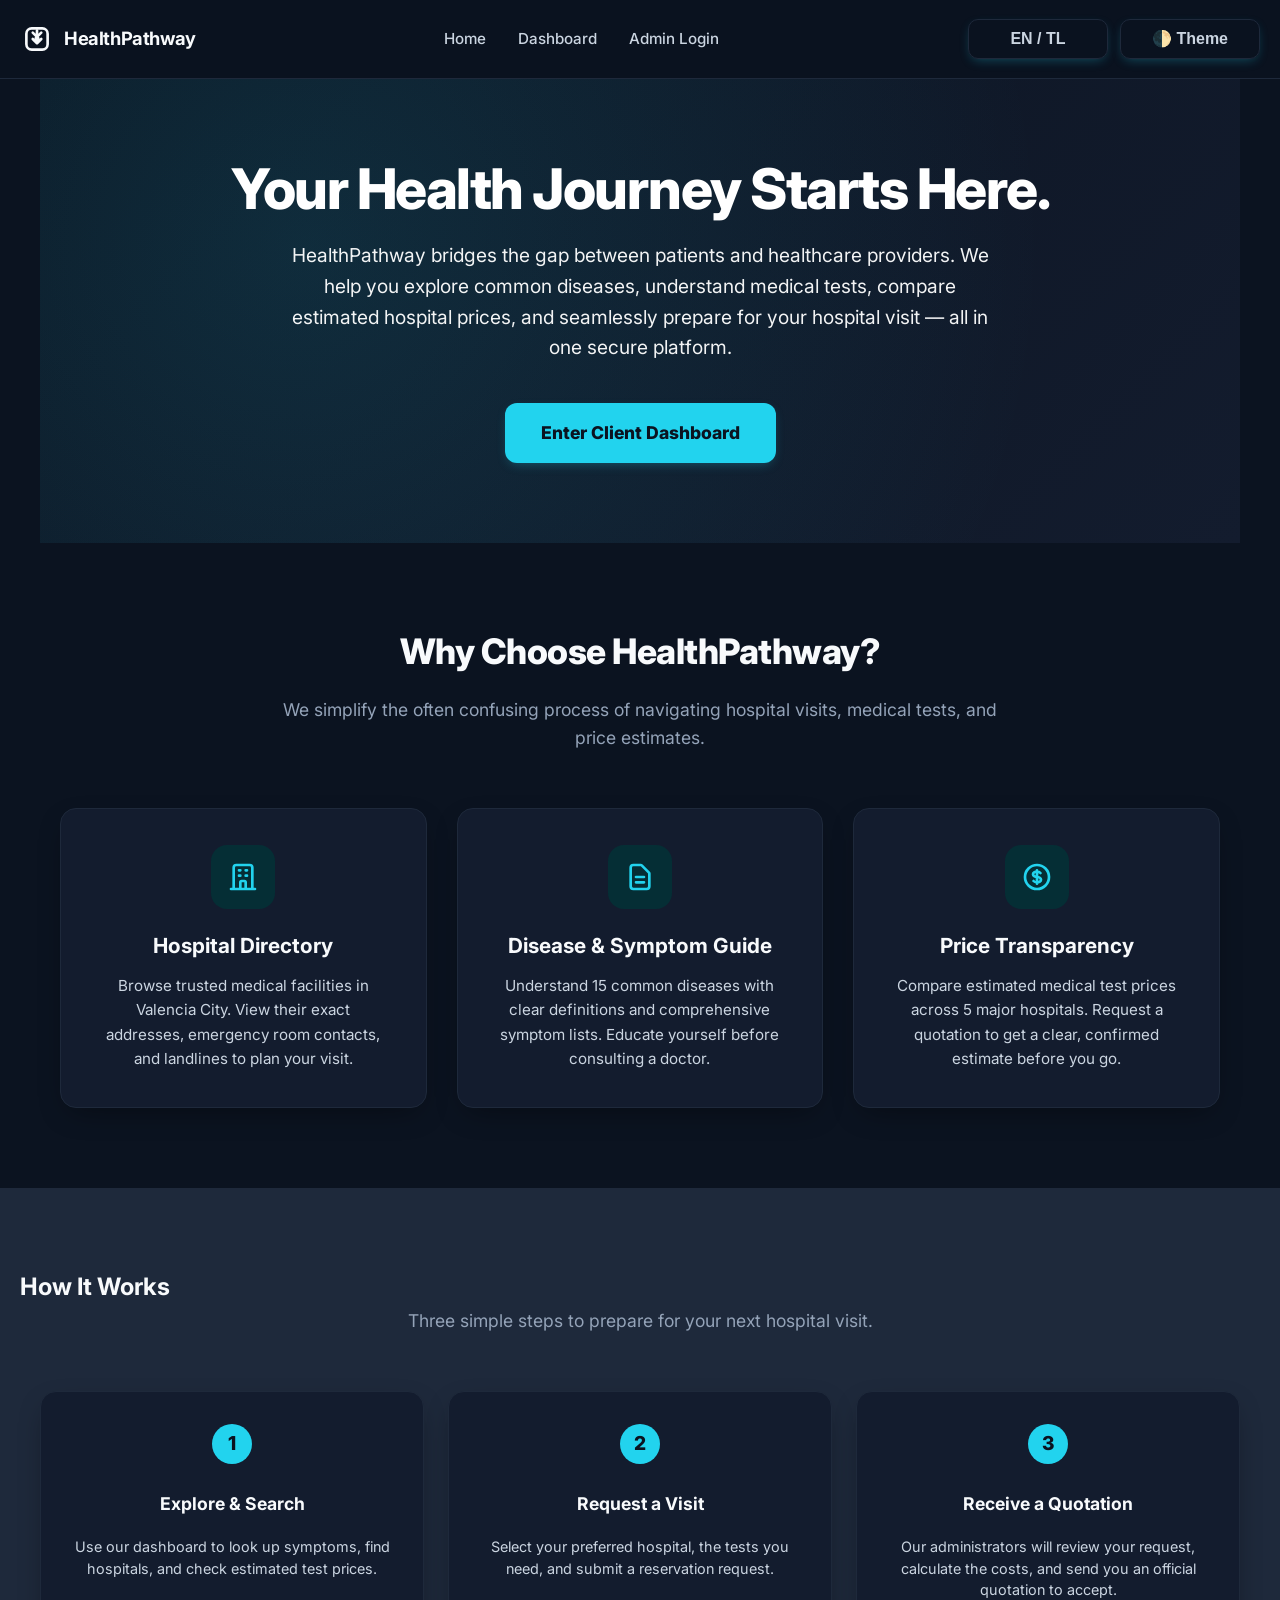
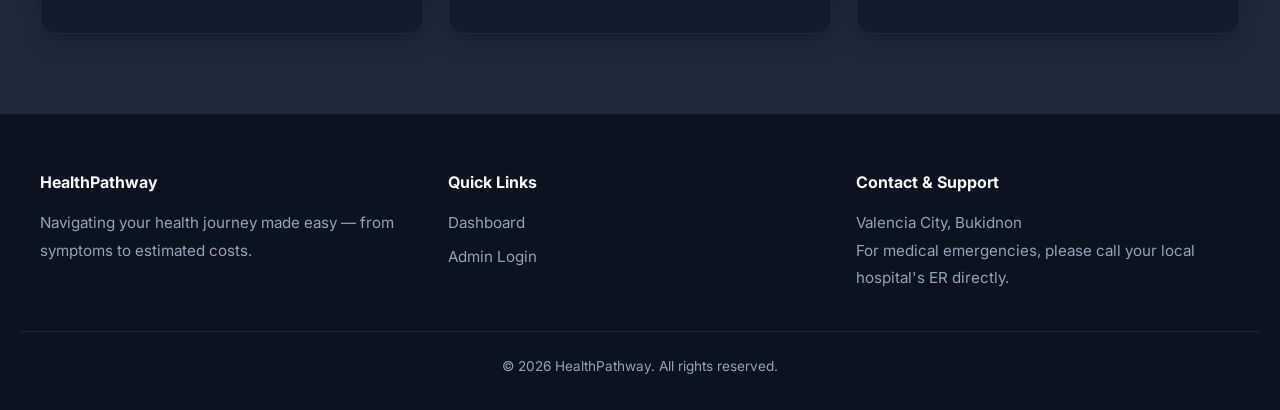
==== commit 386d1734: "Added universal Tagalog translation across all pages and fixed dashboard rendering" ====
--- a/index.html
+++ b/index.html
@@ -49,78 +49,76 @@
 </div>
 <nav class="nav-links" id="navLinks">
 <ul style="display:flex;gap:4px;list-style:none;flex-wrap:wrap;margin:0;padding:0">
-<li><a href="index.html" class="active">Home</a></li>
-<li><a href="client-dashboard.html">Dashboard</a></li>
-<li><a href="admin-login.html">Admin Login</a></li>
+<li><a href="index.html" class="active" data-i18n="navHome">Home</a></li>
+<li><a href="client-dashboard.html" data-i18n="navDash">Dashboard</a></li>
+<li><a href="admin-login.html" data-i18n="navAdmin">Admin Login</a></li>
 </ul>
 </nav>
+<button class="btn ghost" id="langToggle">EN / TL</button>
 <button class="btn ghost" id="themeToggle">🌓 Theme</button>
 </header>
 
 <!-- HERO SECTION -->
 <section class="hero section visible">
-<h1>Your Health Journey Starts Here.</h1>
-<p>HealthPathway bridges the gap between patients and healthcare providers. We help you explore common diseases, understand medical tests, compare estimated hospital prices, and seamlessly prepare for your hospital visit — all in one secure platform.</p>
+<h1 data-i18n="heroTitle">Your Health Journey Starts Here.</h1>
+<p data-i18n="heroSub">HealthPathway bridges the gap between patients and healthcare providers. We help you explore common diseases, understand medical tests, compare estimated hospital prices, and seamlessly prepare for your hospital visit — all in one secure platform.</p>
 <div class="btn-group">
-<a href="client-dashboard.html" class="btn" style="font-size:1.1rem;padding:16px 36px;">Enter Client Dashboard</a>
+<a href="client-dashboard.html" class="btn" style="font-size:1.1rem;padding:16px 36px;" data-i18n="btnEnter">Enter Client Dashboard</a>
 </div>
 </section>
 
 <!-- ABOUT US / FEATURES -->
 <section class="section">
-<h2>Why Choose HealthPathway?</h2>
-<p class="sub">We simplify the often confusing process of navigating hospital visits, medical tests, and price estimates.</p>
+<h2 data-i18n="whyTitle">Why Choose HealthPathway?</h2>
+<p class="sub" data-i18n="whySub">We simplify the often confusing process of navigating hospital visits, medical tests, and price estimates.</p>
 
 <div class="feature-grid">
-  <!-- Feature 1 -->
   <div class="feature-card">
     <div class="feature-icon">
       <svg fill="none" stroke="currentColor" stroke-width="2" viewBox="0 0 24 24"><path stroke-linecap="round" stroke-linejoin="round" d="M19 21V5a2 2 0 00-2-2H7a2 2 0 00-2 2v16m14 0h2m-2 0h-5m-9 0H3m2 0h5M9 7h1m-1 4h1m4-4h1m-1 4h1m-5 10v-5a1 1 0 011-1h2a1 1 0 011 1v5m-4 0h4"></path></svg>
     </div>
-    <h3>Hospital Directory</h3>
-    <p>Browse trusted medical facilities in Valencia City. View their exact addresses, emergency room contacts, and landlines to plan your visit.</p>
-  </div>
-
-  <!-- Feature 2 -->
+    <h3 data-i18n="feat1Title">Hospital Directory</h3>
+    <p data-i18n="feat1Desc">Browse trusted medical facilities in Valencia City. View their exact addresses, emergency room contacts, and landlines to plan your visit.</p>
+  </div>
+
   <div class="feature-card">
     <div class="feature-icon">
       <svg fill="none" stroke="currentColor" stroke-width="2" viewBox="0 0 24 24"><path stroke-linecap="round" stroke-linejoin="round" d="M9 12h6m-6 4h6m2 5H7a2 2 0 01-2-2V5a2 2 0 012-2h5.586a1 1 0 01.707.293l5.414 5.414a1 1 0 01.293.707V19a2 2 0 01-2 2z"></path></svg>
     </div>
-    <h3>Disease & Symptom Guide</h3>
-    <p>Understand 15 common diseases with clear definitions and comprehensive symptom lists. Educate yourself before consulting a doctor.</p>
-  </div>
-
-  <!-- Feature 3 -->
+    <h3 data-i18n="feat2Title">Disease & Symptom Guide</h3>
+    <p data-i18n="feat2Desc">Understand 15 common diseases with clear definitions and comprehensive symptom lists. Educate yourself before consulting a doctor.</p>
+  </div>
+
   <div class="feature-card">
     <div class="feature-icon">
       <svg fill="none" stroke="currentColor" stroke-width="2" viewBox="0 0 24 24"><path stroke-linecap="round" stroke-linejoin="round" d="M12 8c-1.657 0-3 .895-3 2s1.343 2 3 2 3 .895 3 2-1.343 2-3 2m0-8c1.11 0 2.08.402 2.599 1M12 8V7m0 1v8m0 0v1m0-1c-1.11 0-2.08-.402-2.599-1M21 12a9 9 0 11-18 0 9 9 0 0118 0z"></path></svg>
     </div>
-    <h3>Price Transparency</h3>
-    <p>Compare estimated medical test prices across 5 major hospitals. Request a quotation to get a clear, confirmed estimate before you go.</p>
+    <h3 data-i18n="feat3Title">Price Transparency</h3>
+    <p data-i18n="feat3Desc">Compare estimated medical test prices across 5 major hospitals. Request a quotation to get a clear, confirmed estimate before you go.</p>
   </div>
 </div>
 </section>
 
 <!-- HOW IT WORKS -->
 <section class="how-it-works">
-  <h2>How It Works</h2>
-  <p class="sub">Three simple steps to prepare for your next hospital visit.</p>
+  <h2 data-i18n="howTitle">How It Works</h2>
+  <p class="sub" data-i18n="howSub">Three simple steps to prepare for your next hospital visit.</p>
   
   <div class="steps">
     <div class="step">
       <div class="step-num">1</div>
-      <h4>Explore & Search</h4>
-      <p>Use our dashboard to look up symptoms, find hospitals, and check estimated test prices.</p>
+      <h4 data-i18n="step1">Explore & Search</h4>
+      <p data-i18n="step1D">Use our dashboard to look up symptoms, find hospitals, and check estimated test prices.</p>
     </div>
     <div class="step">
       <div class="step-num">2</div>
-      <h4>Request a Visit</h4>
-      <p>Select your preferred hospital, the tests you need, and submit a reservation request.</p>
+      <h4 data-i18n="step2">Request a Visit</h4>
+      <p data-i18n="step2D">Select your preferred hospital, the tests you need, and submit a reservation request.</p>
     </div>
     <div class="step">
       <div class="step-num">3</div>
-      <h4>Receive a Quotation</h4>
-      <p>Our administrators will review your request, calculate the costs, and send you an official quotation to accept.</p>
+      <h4 data-i18n="step3">Receive a Quotation</h4>
+      <p data-i18n="step3D">Our administrators will review your request, calculate the costs, and send you an official quotation to accept.</p>
     </div>
   </div>
 </section>
@@ -129,32 +127,96 @@
 <div class="footer-grid">
 <div>
 <h4>HealthPathway</h4>
-<p>Navigating your health journey made easy — from symptoms to estimated costs.</p>
+<p data-i18n="footTag">Navigating your health journey made easy — from symptoms to estimated costs.</p>
 </div>
 <div>
-<h4>Quick Links</h4>
+<h4 data-i18n="footQuick">Quick Links</h4>
 <ul>
-<li><a href="client-dashboard.html">Client Dashboard</a></li>
-<li><a href="admin-login.html">Admin Portal</a></li>
+<li><a href="client-dashboard.html" data-i18n="navDash">Dashboard</a></li>
+<li><a href="admin-login.html" data-i18n="navAdmin">Admin Login</a></li>
 </ul>
 </div>
 <div>
-<h4>Contact & Support</h4>
+<h4 data-i18n="footContact">Contact & Support</h4>
 <p>Valencia City, Bukidnon</p>
-<p>For medical emergencies, please call your local hospital's ER directly.</p>
+<p data-i18n="footEmergency">For medical emergencies, please call your local hospital's ER directly.</p>
 </div>
 </div>
 <p class="copyright">© 2026 HealthPathway. All rights reserved.</p>
 </footer>
 
 <script>
-const themeBtn=document.getElementById('themeToggle');
-const root=document.documentElement;
-root.setAttribute('data-theme',localStorage.getItem('theme')||'dark');
-themeBtn.addEventListener('click',()=>{
-const isDark=root.getAttribute('data-theme')==='dark';
-root.setAttribute('data-theme',isDark?'light':'dark');
-localStorage.setItem('theme',isDark?'light':'dark');
+// 1. TRANSLATION DICTIONARY
+const t = {
+  en: {
+    navHome:'Home', navDash:'Dashboard', navAdmin:'Admin Login',
+    heroTitle:'Your Health Journey Starts Here.', 
+    heroSub:'HealthPathway bridges the gap between patients and healthcare providers. We help you explore common diseases, understand medical tests, compare estimated hospital prices, and seamlessly prepare for your hospital visit — all in one secure platform.',
+    btnEnter:'Enter Client Dashboard',
+    whyTitle:'Why Choose HealthPathway?',
+    whySub:'We simplify the often confusing process of navigating hospital visits, medical tests, and price estimates.',
+    feat1Title:'Hospital Directory', feat1Desc:'Browse trusted medical facilities in Valencia City. View their exact addresses, emergency room contacts, and landlines to plan your visit.',
+    feat2Title:'Disease & Symptom Guide', feat2Desc:'Understand 15 common diseases with clear definitions and comprehensive symptom lists. Educate yourself before consulting a doctor.',
+    feat3Title:'Price Transparency', feat3Desc:'Compare estimated medical test prices across 5 major hospitals. Request a quotation to get a clear, confirmed estimate before you go.',
+    howTitle:'How It Works', howSub:'Three simple steps to prepare for your next hospital visit.',
+    step1:'Explore & Search', step1D:'Use our dashboard to look up symptoms, find hospitals, and check estimated test prices.',
+    step2:'Request a Visit', step2D:'Select your preferred hospital, the tests you need, and submit a reservation request.',
+    step3:'Receive a Quotation', step3D:'Our administrators will review your request, calculate the costs, and send you an official quotation to accept.',
+    footTag:'Navigating your health journey made easy — from symptoms to estimated costs.', footQuick:'Quick Links', footContact:'Contact & Support', footEmergency:'For medical emergencies, please call your local hospital\'s ER directly.'
+  },
+  tl: {
+    navHome:'Bahay', navDash:'Dashboard', navAdmin:'Admin Login',
+    heroTitle:'Ang Iyong Lakbay sa Kalusugan Nagsisimula Dito.', 
+    heroSub:'Ang HealthPathway ay nag-uugnay sa pagitan ng mga pasyente at tagapagbigay ng kalusugan. Tinutulungan ka naming tuklasin ang mga karaniwang sakit, maunawaan ang mga medikal na test, ihambing ang tinatayang presyo ng ospital, at maghanda para sa iyong bisita — lahat sa isang secure na platform.',
+    btnEnter:'Pumasok sa Client Dashboard',
+    whyTitle:'Bakit Piliin ang HealthPathway?',
+    whySub:'Pinasimple namin ang proseso ng pag-navigate sa mga bisita sa ospital, medikal na test, at pagtantya ng presyo.',
+    feat1Title:'Direktoryo ng Ospital', feat1Desc:'I-browse ang mga pinagkakatiwalaang medikal na pasilidad sa Valencia City. Tingnan ang kanilang mga address, ER contact, at landline.',
+    feat2Title:'Gabay sa Sakit at Sintomas', feat2Desc:'Unawain ang 15 karaniwang sakit na may malinaw na kahulugan at listahan ng sintomas. Mag-aral bago kumonsulta sa doktor.',
+    feat3Title:'Transparency sa Presyo', feat3Desc:'Ihambing ang tinatayang presyo ng medikal na test sa 5 pangunahing ospital. Humiling ng kwotasyon para sa malinaw na estimate.',
+    howTitle:'Paano Ito Gumagana', howSub:'Tatlong simpleng hakbang para maghanda sa iyong susunod na bisita sa ospital.',
+    step1:'Tuklasin at Maghanap', step1D:'Gamitin ang aming dashboard para maghanap ng sintomas, ospital, at presyo ng test.',
+    step2:'Humiling ng Bisita', step2D:'Piliin ang iyong gustong ospital, mga test na kailangan, at magsumite ng request.',
+    step3:'Tumanggap ng Kwotasyon', step3D:'Susuriin ng aming admin ang iyong request, kalkulahin ang gastos, at magpadala ng opisyal na kwotasyon.',
+    footTag:'Ginagawang madali ang paglalakbay sa iyong kalusugan — mula sa mga sintomas hanggang sa tinatayang gastos.', footQuick:'Mabilis na Links', footContact:'Kontak at Suporta', footEmergency:'Para sa mga medikal na emerhensiya, mangyaring tumawag nang direkta sa ER ng iyong lokal na ospital.'
+  }
+};
+
+let currentLang = localStorage.getItem('lang') || 'en';
+
+// 2. CORE TRANSLATION FUNCTION
+function applyLang() {
+  document.querySelectorAll('[data-i18n]').forEach(el => {
+    const key = el.getAttribute('data-i18n');
+    if (t[currentLang] && t[currentLang][key]) {
+      if (el.tagName === 'INPUT' || el.tagName === 'TEXTAREA') el.placeholder = t[currentLang][key];
+      else el.textContent = t[currentLang][key];
+    }
+  });
+
+  const lt = document.getElementById('langToggle');
+  if (lt) lt.textContent = currentLang === 'en' ? 'EN / TL' : 'TL / EN';
+}
+
+// 3. BOOTSTRAPPER
+window.addEventListener('DOMContentLoaded', () => {
+  applyLang();
+  
+  document.getElementById('langToggle').addEventListener('click', () => {
+    currentLang = currentLang === 'en' ? 'tl' : 'en';
+    localStorage.setItem('lang', currentLang);
+    applyLang();
+  });
+
+  const themeBtn = document.getElementById('themeToggle');
+  const root = document.documentElement;
+  root.setAttribute('data-theme', localStorage.getItem('theme') || 'dark');
+  
+  themeBtn.addEventListener('click', () => {
+    const isDark = root.getAttribute('data-theme') === 'dark';
+    root.setAttribute('data-theme', isDark ? 'light' : 'dark');
+    localStorage.setItem('theme', isDark ? 'light' : 'dark');
+  });
 });
 </script>
 </body>
